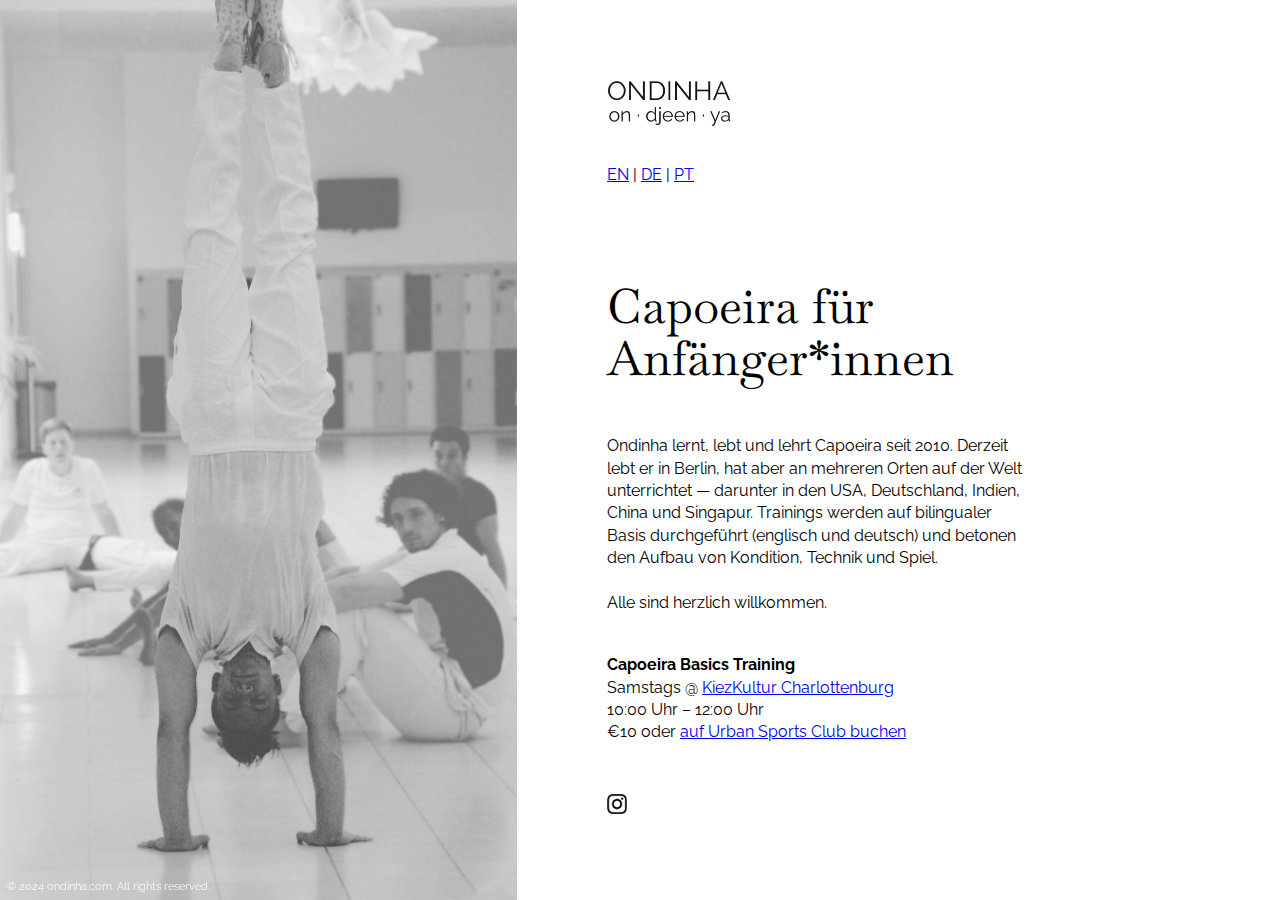
==== de.html @ 096f02d9 "Add USC link" ====
<!DOCTYPE html>
<html lang="de-DE">
  <head>
    <title>Ondinha</title>
    <link rel="icon" type="image/x-icon" href="assets/favicon.ico" />
    <link rel="stylesheet" href="index.css" />
    <link rel="preconnect" href="https://fonts.googleapis.com" />
    <link rel="preconnect" href="https://fonts.gstatic.com" crossorigin />
    <link
      href="https://fonts.googleapis.com/css2?family=Baskervville:ital@0;1&display=swap"
      rel="stylesheet"
    />
    <link
      href="https://fonts.googleapis.com/css2?family=Raleway:ital,wght@0,100..900;1,100..900&display=swap"
      rel="stylesheet"
    />
    <meta name="viewport" content="width=device-width,initial-scale=1.0" />
    <meta charset="UTF-8" />
    <meta name="description" content="Capoeira für Anfänger*innen in Berlin" />
    <meta
      name="keywords"
      content="Capoeira, Anfänger, Anfängerin, Anfänger*innen, Berlin"
    />
  </head>

  <body>
    <main class="main-content">
      <img class="bananeira" src="assets/bananeira-bw.jpeg" />

      <article class="card">
        <div class="logo-lang">
          <img class="logo" src="assets/ondinha-logo.png" />
          <div class="lang-select">
            <a class="lang-option" href="index.html">EN</a> |
            <a class="lang-option" href="de.html">DE</a> |
            <a class="lang-option" href="pt.html">PT</a>
          </div>
        </div>
        <div class="text-content">
          <h1 class="title">Capoeira für Anfänger*innen</h1>
          <p class="bio">
            Ondinha lernt, lebt und lehrt Capoeira seit 2010. Derzeit lebt er in
            Berlin, hat aber an mehreren Orten auf der Welt unterrichtet —
            darunter in den USA, Deutschland, Indien, China und Singapur.
            Trainings werden auf bilingualer Basis durchgeführt (englisch und
            deutsch) und betonen den Aufbau von Kondition, Technik und Spiel.<br /><br />Alle
            sind herzlich willkommen.
          </p>
          <p class="training">
            <b>Capoeira Basics Training</b><br />
            Samstags @
            <a href="https://maps.app.goo.gl/mxV1m9D7vEw1Ayot6"
              >KiezKultur Charlottenburg</a
            ><br />
            10:00 Uhr – 12:00 Uhr<br />
            €10 oder
            <a
              href="https://urbansportsclub.com/en/venues/kiezkultur-charlottenburg-lietzensee"
              >auf Urban Sports Club buchen</a
            >
          </p>
          <a href="https://www.instagram.com/ondinha__/">
            <img class="instagram" src="assets/instagram.png" />
          </a>
        </div>
      </article>
    </main>
    <footer class="footer">
      <p>© 2024 ondinha.com. All rights reserved.</p>
    </footer>
  </body>
</html>
---- index.css ----
* {
  box-sizing: border-box;
  font-family: "Raleway", sans-serif;
  line-height: 1.4;
}

body {
  margin: 0;
}

.main-content {
  display: flex;
  height: 100vh;
  min-width: 350px;
  margin-bottom: 0px;
}

.bananeira {
  opacity: 0.8;
}

.card {
  padding: 80px 60px;
  display: flex;
  flex-direction: column;
  justify-content: space-between;
  max-width: 600px;
  min-width: 500px;
}

.logo-lang {
  margin-left: 30px;
  margin-bottom: 30px;
}

.logo {
  width: 125px;
  margin-bottom: 30px;
}

.text-content {
  padding: 0px 30px;
  background-color: white;
}

.title {
  font-family: "Baskervville", serif;
  font-size: 3em;
  margin-top: 0px;
  margin-bottom: 50px;
  font-weight: 400;
  line-height: 1.1;
}

.bio {
  margin-top: 0px;
  margin-bottom: 40px;
}

.training {
  margin-bottom: 50px;
}

.instagram {
  width: 20px;
}

.footer {
  position: fixed;
  width: 100vw;
  bottom: 0;
  margin: 5px 7px;
  font-size: 0.7em;
  color: mintcream;
}

.footer p {
  margin: 0px;
}

/* Mobile */
@media only screen and (max-width: 680px) {
  .main-content {
    width: 100vw;
    max-height: 800px;
    margin-bottom: 50px;
    justify-content: unset;
  }

  .bananeira {
    width: 100%;
    min-width: 350px;
    top: -425px;
    opacity: 0.6;
    position: absolute;
    z-index: -1;
  }

  .card {
    padding: 30px 0px;
    width: 100%;
    max-width: none;
    min-width: 350px;
  }

  .text-content {
    padding: 40px 30px;
    background-color: white;
  }

  .title {
    font-size: 2.5em;
  }

  .bio {
    margin-bottom: 30px;
  }

  .training {
    margin-bottom: 30px;
  }

  .footer {
    margin: 30px;
    color: black;
    position: relative;
  }
}
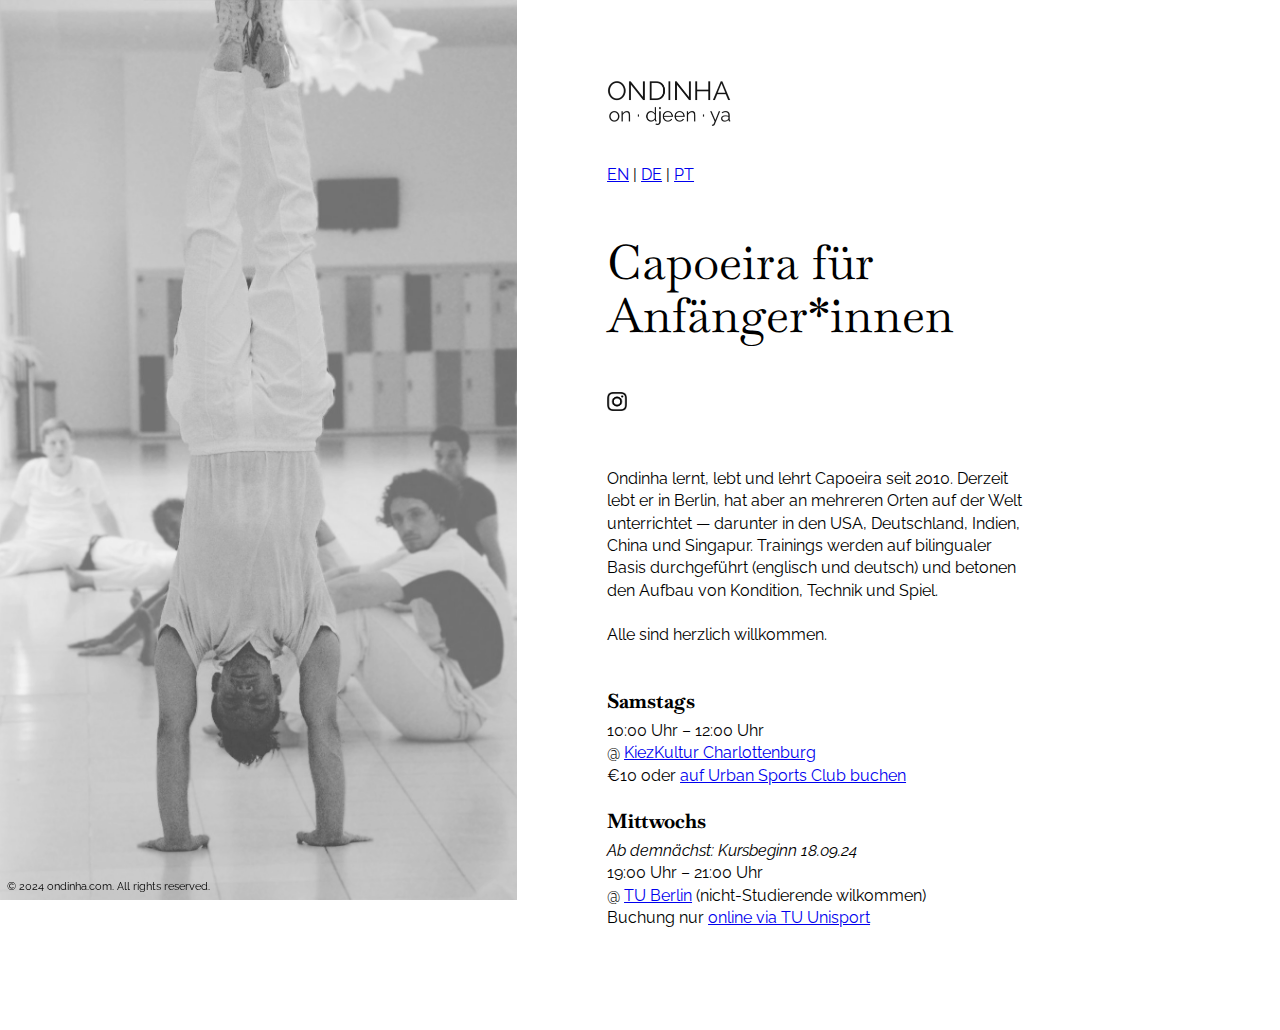
==== commit 3f58b5b9: "add wednesdays and restructure" ====
--- a/de.html
+++ b/de.html
@@ -1,5 +1,5 @@
 <!DOCTYPE html>
-<html lang="de-DE">
+<html lang="en-US">
   <head>
     <title>Ondinha</title>
     <link rel="icon" type="image/x-icon" href="assets/favicon.ico" />
@@ -38,6 +38,9 @@
         </div>
         <div class="text-content">
           <h1 class="title">Capoeira für Anfänger*innen</h1>
+          <a href="https://www.instagram.com/ondinha__/">
+            <img class="instagram" src="assets/instagram.png" />
+          </a>
           <p class="bio">
             Ondinha lernt, lebt und lehrt Capoeira seit 2010. Derzeit lebt er in
             Berlin, hat aber an mehreren Orten auf der Welt unterrichtet —
@@ -46,22 +49,35 @@
             deutsch) und betonen den Aufbau von Kondition, Technik und Spiel.<br /><br />Alle
             sind herzlich willkommen.
           </p>
-          <p class="training">
-            <b>Capoeira Basics Training</b><br />
-            Samstags @
-            <a href="https://maps.app.goo.gl/mxV1m9D7vEw1Ayot6"
-              >KiezKultur Charlottenburg</a
-            ><br />
-            10:00 Uhr – 12:00 Uhr<br />
-            €10 oder
-            <a
-              href="https://urbansportsclub.com/en/venues/kiezkultur-charlottenburg-lietzensee"
-              >auf Urban Sports Club buchen</a
-            >
-          </p>
-          <a href="https://www.instagram.com/ondinha__/">
-            <img class="instagram" src="assets/instagram.png" />
-          </a>
+          <div class="schedule">
+            <div class="day">
+              <h2 class="day-title">Samstags</h2>
+              10:00 Uhr – 12:00 Uhr<br />
+              @
+              <a href="https://maps.app.goo.gl/mxV1m9D7vEw1Ayot6"
+                >KiezKultur Charlottenburg</a
+              ><br />
+              €10 oder
+              <a
+                href="https://urbansportsclub.com/en/venues/kiezkultur-charlottenburg-lietzensee"
+                >auf Urban Sports Club buchen</a
+              >
+            </div>
+            <div class="day">
+              <h2 class="day-title">Mittwochs</h2>
+              <i>Ab demnächst: Kursbeginn 18.09.24</i><br />
+              19:00 Uhr – 21:00 Uhr<br />
+              @
+              <a href="https://maps.app.goo.gl/JmVeC3jQXdH8RizJ7">TU Berlin</a>
+              (nicht-Studierende wilkommen)<br />
+
+              Buchung nur
+              <a
+                href="https://www.tu-sport.de/sportprogramm/kurse/?tx_dwzeh_courses%5baction%5d=show&tx_dwzeh_courses%5bsportsDescription%5d=1457&cHash=57dc002e924518e5b992426a4d107648"
+                >online via TU Unisport</a
+              >
+            </div>
+          </div>
         </div>
       </article>
     </main>
--- a/index.css
+++ b/index.css
@@ -10,17 +10,17 @@
 
 .main-content {
   display: flex;
-  height: 100vh;
   min-width: 350px;
   margin-bottom: 0px;
 }
 
 .bananeira {
   opacity: 0.8;
+  height: 100vh;
 }
 
 .card {
-  padding: 80px 60px;
+  padding: 80px 60px 100px 60px;
   display: flex;
   flex-direction: column;
   justify-content: space-between;
@@ -30,7 +30,7 @@
 
 .logo-lang {
   margin-left: 30px;
-  margin-bottom: 30px;
+  margin-bottom: 50px;
 }
 
 .logo {
@@ -52,17 +52,21 @@
   line-height: 1.1;
 }
 
+.instagram {
+  margin-bottom: 50px;
+  width: 20px;
+}
+
 .bio {
   margin-top: 0px;
   margin-bottom: 40px;
 }
 
-.training {
-  margin-bottom: 50px;
-}
-
-.instagram {
-  width: 20px;
+.day-title {
+  font-family: "Baskervville", serif;
+  font-size: 20px;
+  margin-top: 20px;
+  margin-bottom: 5px;
 }
 
 .footer {
@@ -71,7 +75,6 @@
   bottom: 0;
   margin: 5px 7px;
   font-size: 0.7em;
-  color: mintcream;
 }
 
 .footer p {
@@ -82,7 +85,6 @@
 @media only screen and (max-width: 680px) {
   .main-content {
     width: 100vw;
-    max-height: 800px;
     margin-bottom: 50px;
     justify-content: unset;
   }
@@ -94,6 +96,7 @@
     opacity: 0.6;
     position: absolute;
     z-index: -1;
+    height: unset;
   }
 
   .card {
@@ -110,19 +113,19 @@
 
   .title {
     font-size: 2.5em;
+    margin-bottom: 30px;
+  }
+
+  .instagram {
+    margin-bottom: 30px;
   }
 
   .bio {
     margin-bottom: 30px;
   }
 
-  .training {
-    margin-bottom: 30px;
-  }
-
   .footer {
     margin: 30px;
-    color: black;
     position: relative;
   }
 }
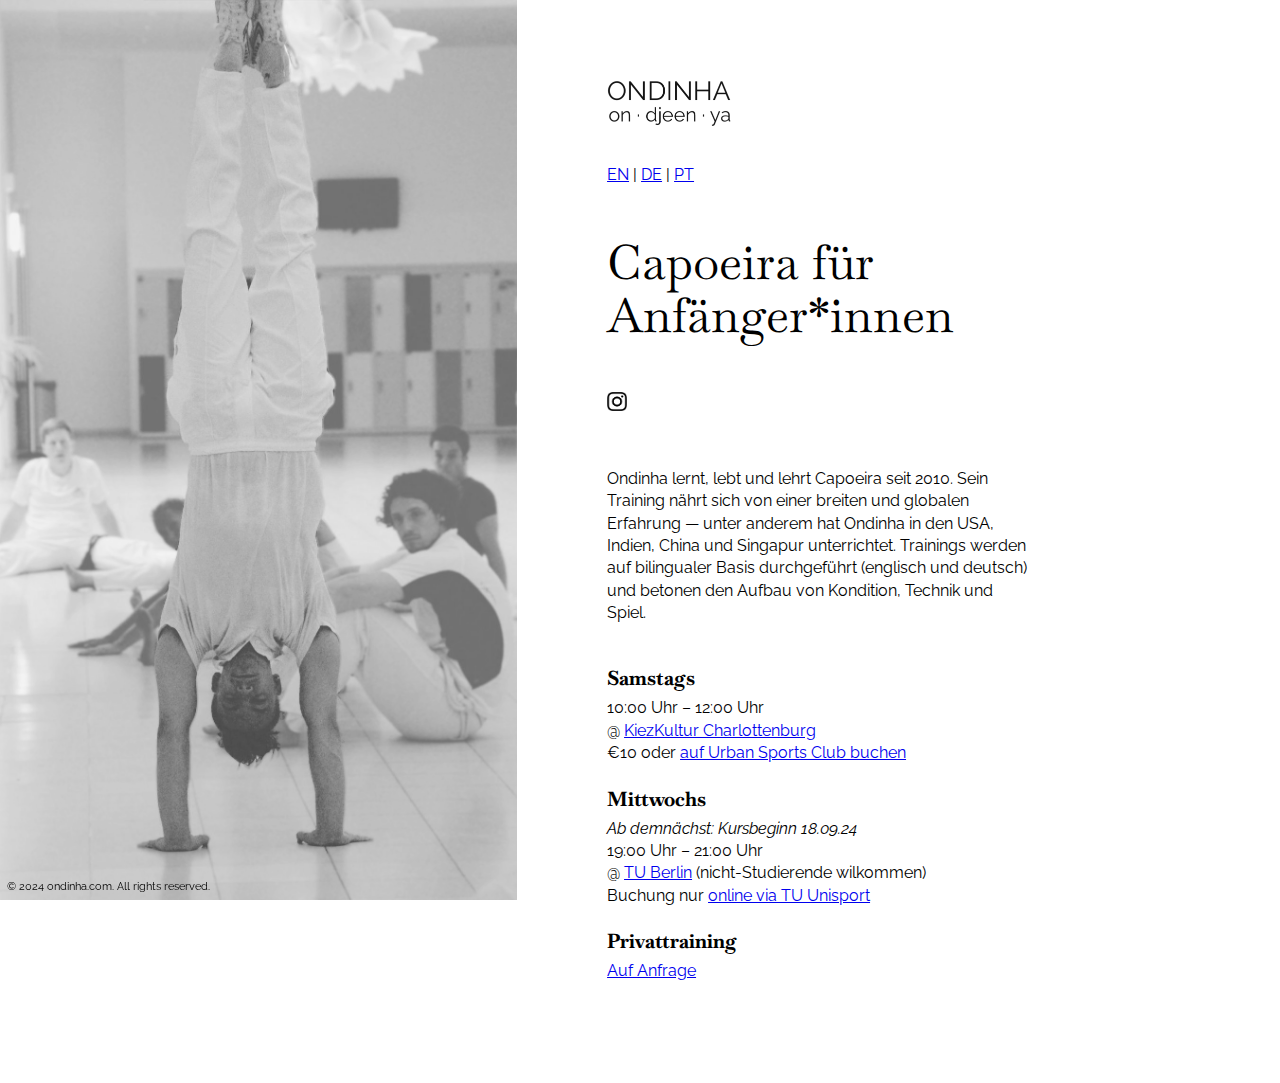
==== commit 69f405c7: "add personal training" ====
--- a/de.html
+++ b/de.html
@@ -42,12 +42,11 @@
             <img class="instagram" src="assets/instagram.png" />
           </a>
           <p class="bio">
-            Ondinha lernt, lebt und lehrt Capoeira seit 2010. Derzeit lebt er in
-            Berlin, hat aber an mehreren Orten auf der Welt unterrichtet —
-            darunter in den USA, Deutschland, Indien, China und Singapur.
+            Ondinha lernt, lebt und lehrt Capoeira seit 2010. Sein Training
+            nährt sich von einer breiten und globalen Erfahrung — unter anderem
+            hat Ondinha in den USA, Indien, China und Singapur unterrichtet.
             Trainings werden auf bilingualer Basis durchgeführt (englisch und
-            deutsch) und betonen den Aufbau von Kondition, Technik und Spiel.<br /><br />Alle
-            sind herzlich willkommen.
+            deutsch) und betonen den Aufbau von Kondition, Technik und Spiel.
           </p>
           <div class="schedule">
             <div class="day">
@@ -77,6 +76,10 @@
                 >online via TU Unisport</a
               >
             </div>
+            <div class="day">
+              <h2 class="day-title">Privattraining</h2>
+              <a href="https://www.instagram.com/ondinha__/">Auf Anfrage</a>
+            </div>
           </div>
         </div>
       </article>
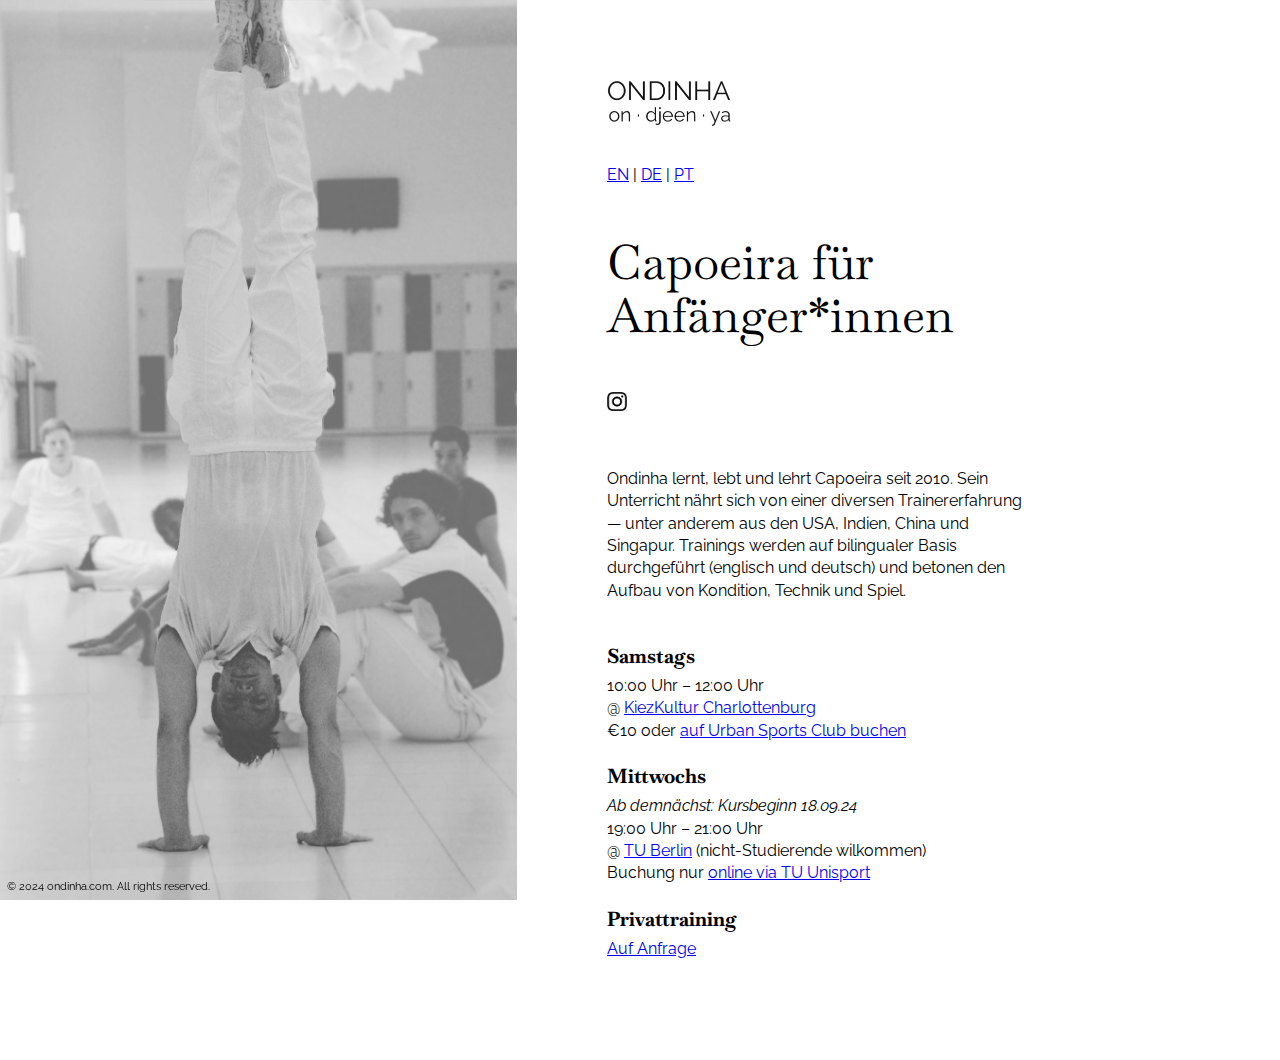
==== commit cdc9c05e: "reword de" ====
--- a/de.html
+++ b/de.html
@@ -42,11 +42,11 @@
             <img class="instagram" src="assets/instagram.png" />
           </a>
           <p class="bio">
-            Ondinha lernt, lebt und lehrt Capoeira seit 2010. Sein Training
-            nährt sich von einer breiten und globalen Erfahrung — unter anderem
-            hat Ondinha in den USA, Indien, China und Singapur unterrichtet.
-            Trainings werden auf bilingualer Basis durchgeführt (englisch und
-            deutsch) und betonen den Aufbau von Kondition, Technik und Spiel.
+            Ondinha lernt, lebt und lehrt Capoeira seit 2010. Sein Unterricht
+            nährt sich von einer diversen Trainererfahrung — unter anderem aus
+            den USA, Indien, China und Singapur. Trainings werden auf
+            bilingualer Basis durchgeführt (englisch und deutsch) und betonen
+            den Aufbau von Kondition, Technik und Spiel.
           </p>
           <div class="schedule">
             <div class="day">
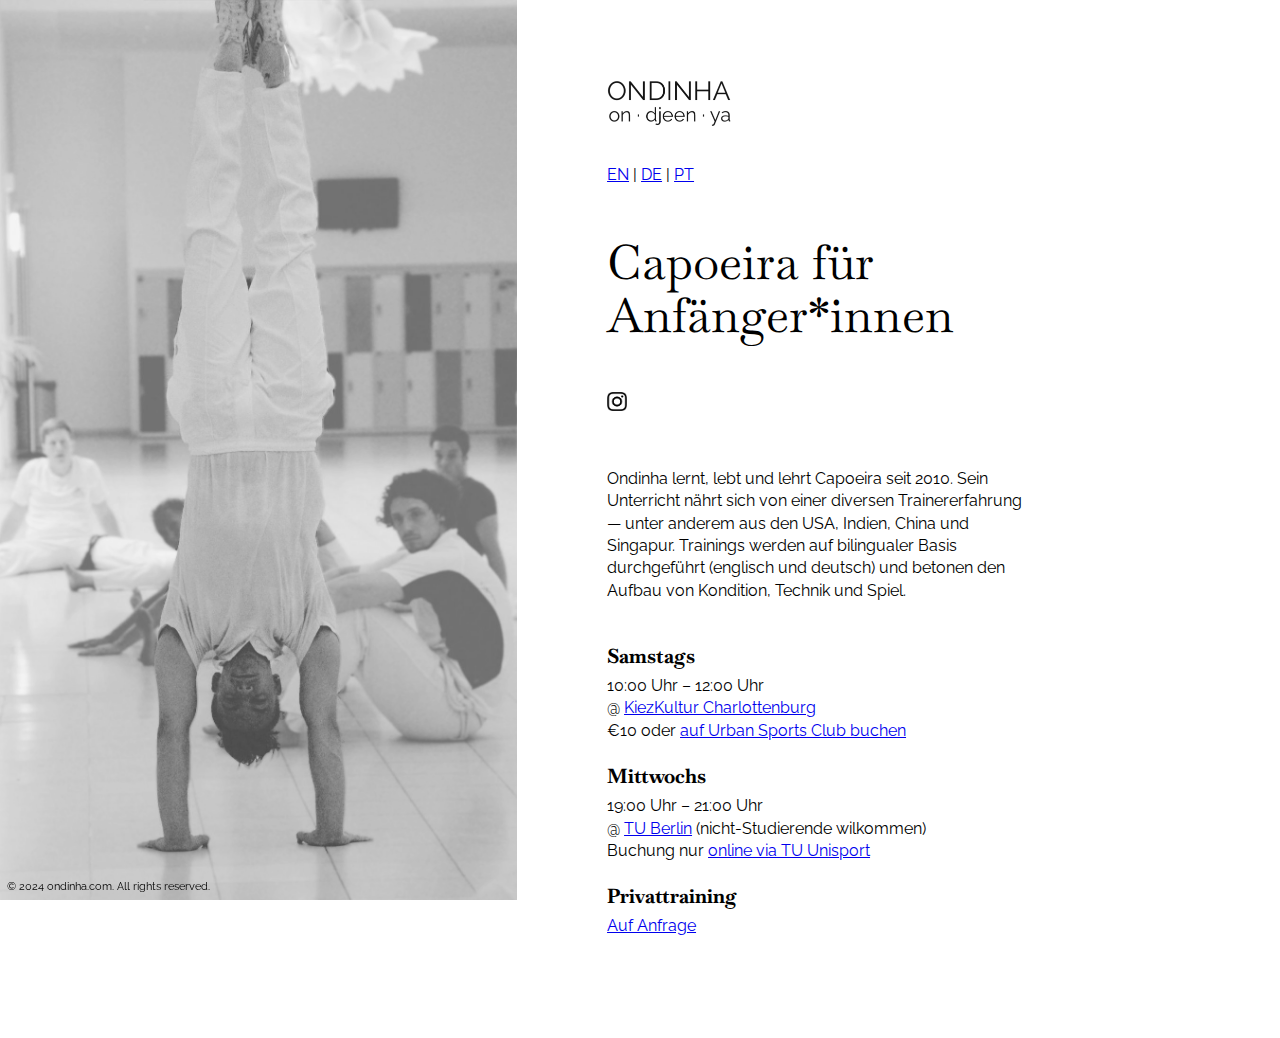
==== commit d19b02c7: "Remove coming soon for Wednesday class" ====
--- a/de.html
+++ b/de.html
@@ -64,7 +64,6 @@
             </div>
             <div class="day">
               <h2 class="day-title">Mittwochs</h2>
-              <i>Ab demnächst: Kursbeginn 18.09.24</i><br />
               19:00 Uhr – 21:00 Uhr<br />
               @
               <a href="https://maps.app.goo.gl/JmVeC3jQXdH8RizJ7">TU Berlin</a>
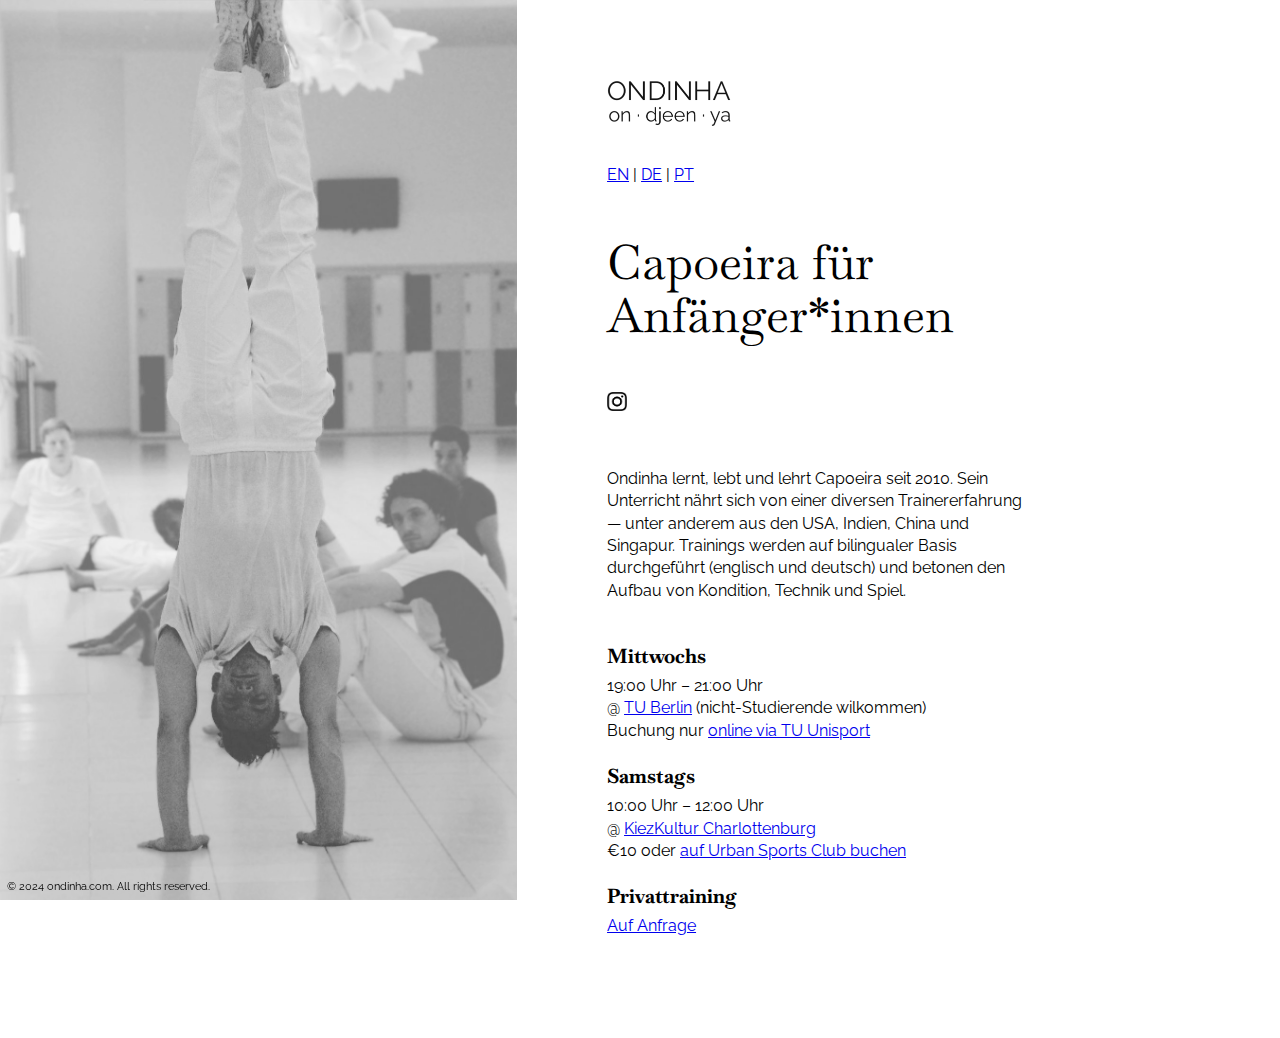
==== commit 1b30a730: "Move Wed before Sat" ====
--- a/de.html
+++ b/de.html
@@ -50,6 +50,19 @@
           </p>
           <div class="schedule">
             <div class="day">
+              <h2 class="day-title">Mittwochs</h2>
+              19:00 Uhr – 21:00 Uhr<br />
+              @
+              <a href="https://maps.app.goo.gl/JmVeC3jQXdH8RizJ7">TU Berlin</a>
+              (nicht-Studierende wilkommen)<br />
+
+              Buchung nur
+              <a
+                href="https://www.tu-sport.de/sportprogramm/kurse/?tx_dwzeh_courses%5baction%5d=show&tx_dwzeh_courses%5bsportsDescription%5d=1457&cHash=57dc002e924518e5b992426a4d107648"
+                >online via TU Unisport</a
+              >
+            </div>
+            <div class="day">
               <h2 class="day-title">Samstags</h2>
               10:00 Uhr – 12:00 Uhr<br />
               @
@@ -60,19 +73,6 @@
               <a
                 href="https://urbansportsclub.com/en/venues/kiezkultur-charlottenburg-lietzensee"
                 >auf Urban Sports Club buchen</a
-              >
-            </div>
-            <div class="day">
-              <h2 class="day-title">Mittwochs</h2>
-              19:00 Uhr – 21:00 Uhr<br />
-              @
-              <a href="https://maps.app.goo.gl/JmVeC3jQXdH8RizJ7">TU Berlin</a>
-              (nicht-Studierende wilkommen)<br />
-
-              Buchung nur
-              <a
-                href="https://www.tu-sport.de/sportprogramm/kurse/?tx_dwzeh_courses%5baction%5d=show&tx_dwzeh_courses%5bsportsDescription%5d=1457&cHash=57dc002e924518e5b992426a4d107648"
-                >online via TU Unisport</a
               >
             </div>
             <div class="day">
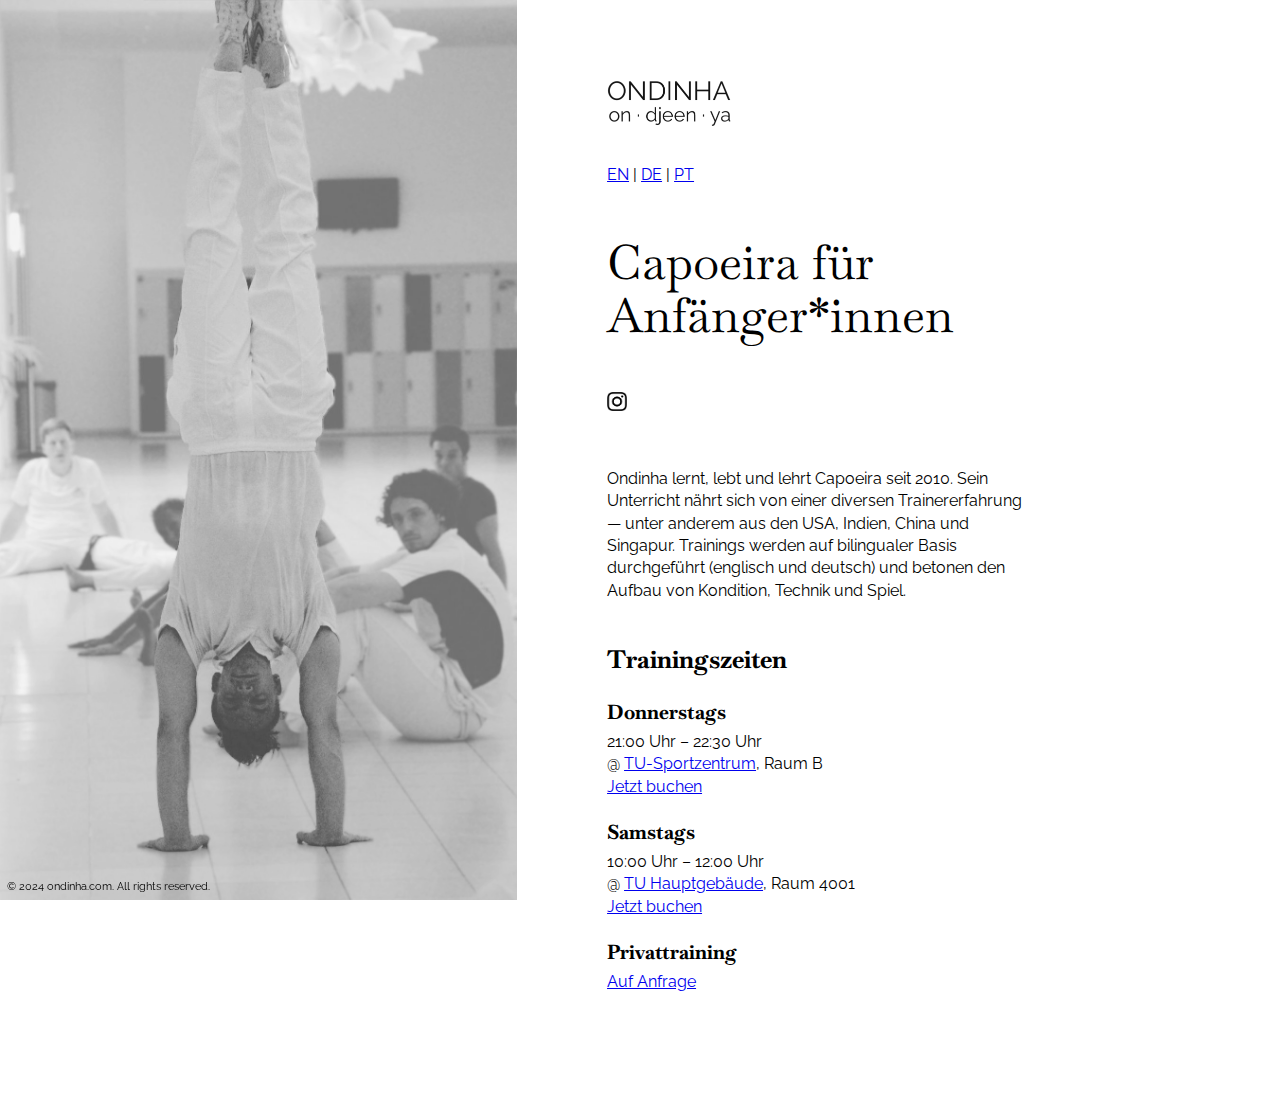
==== commit 5d1cadea: "Adjust to winter schedule" ====
--- a/de.html
+++ b/de.html
@@ -49,34 +49,32 @@
             den Aufbau von Kondition, Technik und Spiel.
           </p>
           <div class="schedule">
+            <h2 class="schedule-title">Trainingszeiten</h2>
+
             <div class="day">
-              <h2 class="day-title">Mittwochs</h2>
-              19:00 Uhr – 21:00 Uhr<br />
+              <h3 class="day-title">Donnerstags</h3>
+              21:00 Uhr – 22:30 Uhr<br />
               @
-              <a href="https://maps.app.goo.gl/JmVeC3jQXdH8RizJ7">TU Berlin</a>
-              (nicht-Studierende wilkommen)<br />
+              <a href="https://maps.app.goo.gl/UzEyFRANqDx3kDDL9"
+                >TU-Sportzentrum</a
+              >, Raum B
+              <br />
+              <a href="booking-tu/de.html">Jetzt buchen</a>
+            </div>
 
-              Buchung nur
-              <a
-                href="https://www.tu-sport.de/sportprogramm/kurse/?tx_dwzeh_courses%5baction%5d=show&tx_dwzeh_courses%5bsportsDescription%5d=1457&cHash=57dc002e924518e5b992426a4d107648"
-                >online via TU Unisport</a
-              >
-            </div>
             <div class="day">
-              <h2 class="day-title">Samstags</h2>
+              <h3 class="day-title">Samstags</h3>
               10:00 Uhr – 12:00 Uhr<br />
               @
-              <a href="https://maps.app.goo.gl/mxV1m9D7vEw1Ayot6"
-                >KiezKultur Charlottenburg</a
-              ><br />
-              €10 oder
-              <a
-                href="https://urbansportsclub.com/en/venues/kiezkultur-charlottenburg-lietzensee"
-                >auf Urban Sports Club buchen</a
-              >
+              <a href="https://maps.app.goo.gl/JmVeC3jQXdH8RizJ7"
+                >TU Hauptgebäude</a
+              >, Raum 4001
+              <br />
+              <a href="booking-tu/de.html">Jetzt buchen</a>
             </div>
+
             <div class="day">
-              <h2 class="day-title">Privattraining</h2>
+              <h3 class="day-title">Privattraining</h3>
               <a href="https://www.instagram.com/ondinha__/">Auf Anfrage</a>
             </div>
           </div>
--- a/index.css
+++ b/index.css
@@ -60,6 +60,11 @@
 .bio {
   margin-top: 0px;
   margin-bottom: 40px;
+}
+
+.schedule-title {
+  font-family: "Baskervville", serif;
+  font-size: 25px;
 }
 
 .day-title {
